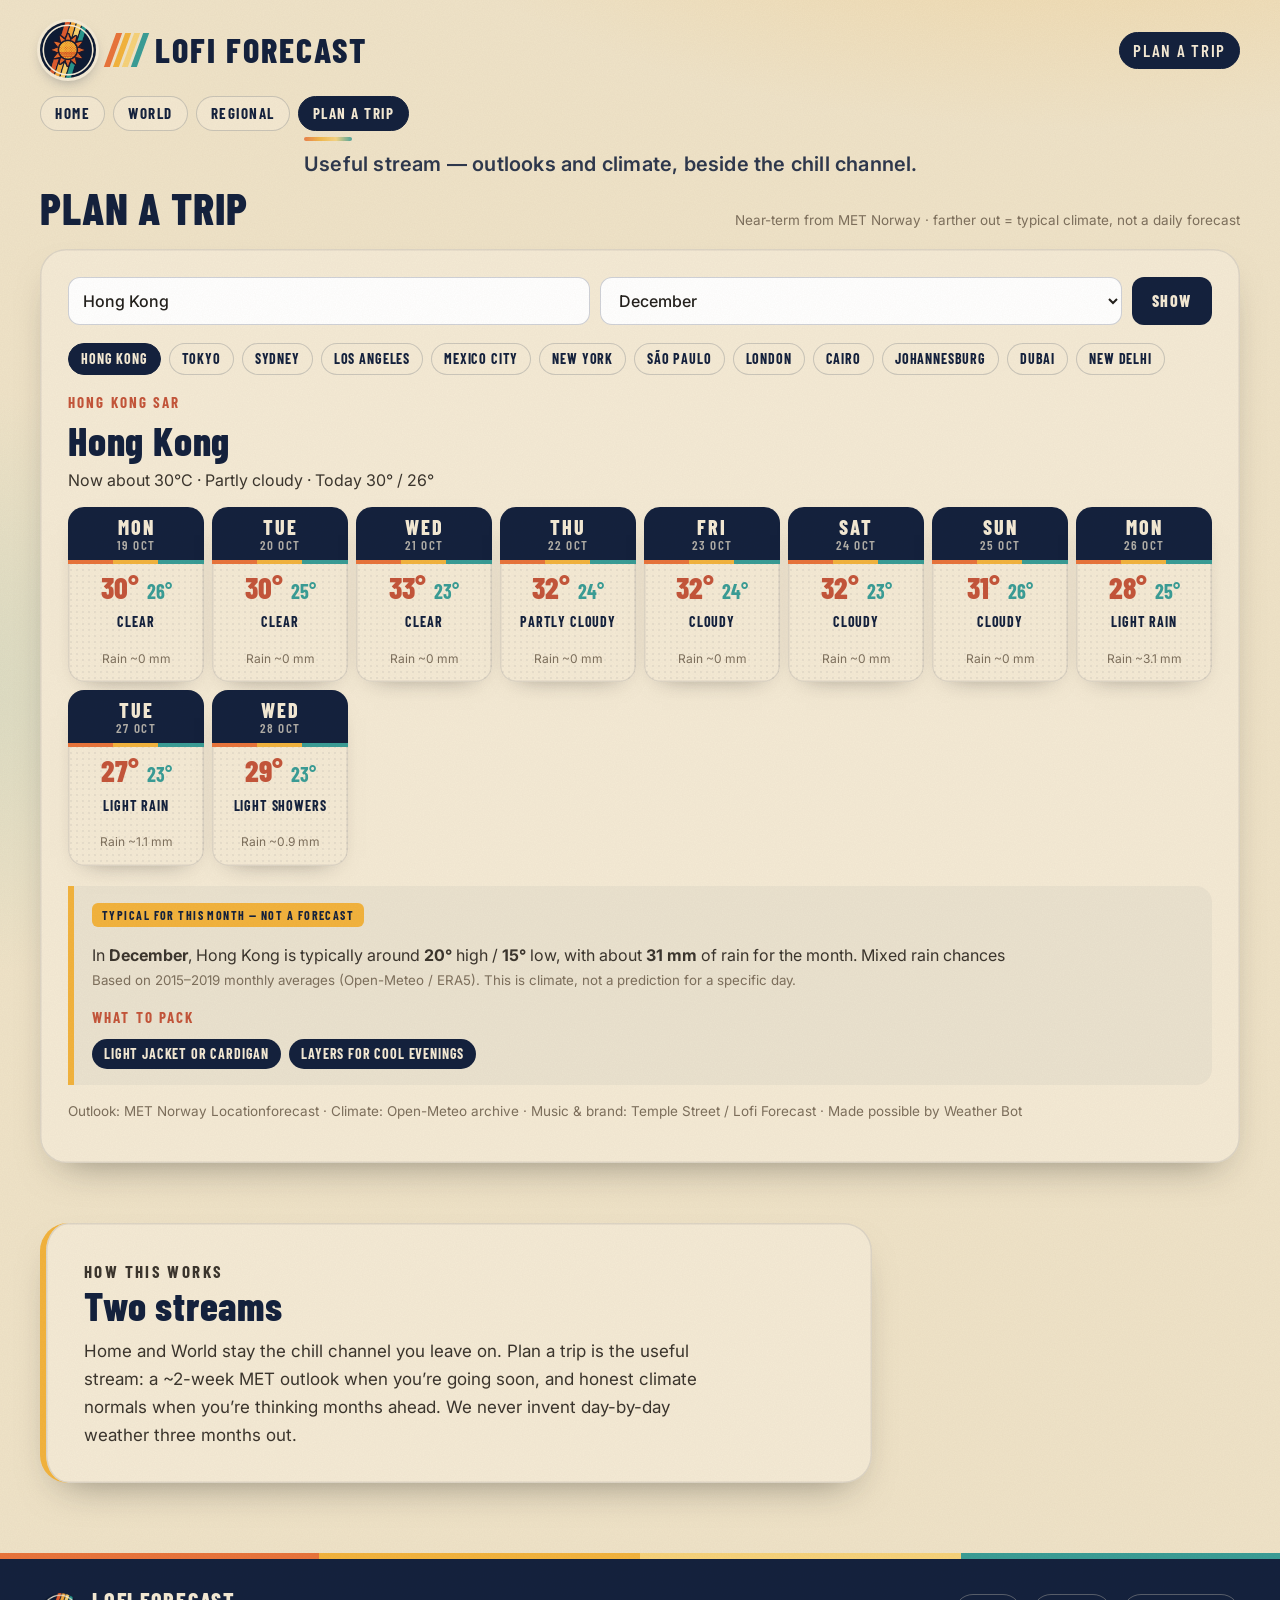
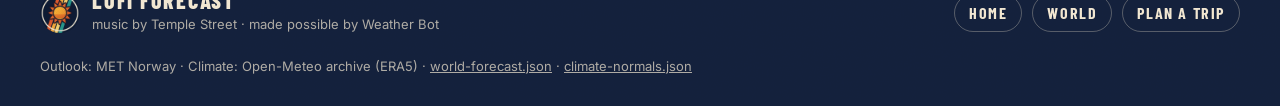
==== plan-trip.html @ 59f20fa2 "Add World Weather page, Plan a trip, and site nav - world.html: looping WW video + 12-city MET grid " ====
<!doctype html>
<html lang="en">
<head>
<meta charset="utf-8">
<meta name="viewport" content="width=device-width, initial-scale=1">
<title>Plan a trip &middot; Lofi Forecast</title>
<meta name="description" content="Useful stream: 7–16 day outlooks and typical monthly climate for travel packing. Not a 3-month daily forecast.">
<link rel="canonical" href="https://lofiforecast.github.io/plan-trip.html">
<meta name="theme-color" content="#14213d">
<meta property="og:title" content="Plan a trip · Lofi Forecast">
<meta property="og:description" content="Near-term outlooks plus typical monthly climate — what to expect and what to pack.">
<meta property="og:url" content="https://lofiforecast.github.io/plan-trip.html">
<link rel="icon" href="assets/sun-logo.png">
<link rel="stylesheet" href="css/style.css?v=20261019world">
</head>
<body>
<header class="site-header wrap">
  <div class="header-row">
    <a class="brand" href="./" aria-label="Lofi Forecast home">
      <img src="assets/sun-logo.png" alt="" width="56" height="56">
      <span class="wordmark"><span class="stripes" aria-hidden="true"><i></i><i></i><i></i><i></i></span>LOFI FORECAST</span>
    </a>
    <div class="header-meta">
      <span class="city">Plan a trip</span>
    </div>
  </div>
</header>
<nav class="site-nav wrap" aria-label="Site">
  <a href="./">Home</a>
  <a href="world.html">World</a>
  <a href="regional.html">Regional</a>
  <a class="is-on" href="plan-trip.html" aria-current="page">Plan a trip</a>
</nav>
<p class="tagline wrap">Useful stream &mdash; outlooks and climate, beside the chill channel.</p>

<main id="top">
<section class="wrap" style="margin-top:8px">
  <div class="section-head">
    <h2>Plan a trip</h2>
    <p>Near-term from MET Norway &middot; farther out = typical climate, not a daily forecast</p>
  </div>
  <div class="plan-panel">
    <form class="plan-search" id="plan-form" autocomplete="off">
      <input type="search" id="city-q" name="q" placeholder="Search a city…" aria-label="City search" list="city-list">
      <datalist id="city-list"></datalist>
      <select id="month" aria-label="Travel month">
        <option value="1">January</option><option value="2">February</option><option value="3">March</option>
        <option value="4">April</option><option value="5">May</option><option value="6">June</option>
        <option value="7">July</option><option value="8">August</option><option value="9">September</option>
        <option value="10">October</option><option value="11">November</option><option value="12">December</option>
      </select>
      <button type="submit">Show</button>
    </form>
    <ul class="suggest" id="suggest" aria-label="Quick picks"></ul>

    <div class="plan-result" id="plan-result">
      <p class="eyebrow" id="res-eyebrow">Outlook</p>
      <h2 id="res-title" style="font-size:40px;color:var(--navy);text-transform:none">—</h2>
      <p id="res-now" style="margin:8px 0 0;font-size:16px;color:#3b352d"></p>
      <ol class="outlook-strip strip" id="outlook" style="grid-template-columns:repeat(8,minmax(0,1fr))"></ol>

      <div class="climate-card" id="climate-card">
        <span class="badge">Typical for this month — not a forecast</span>
        <p id="climate-text" style="margin:8px 0 0;font-size:16px;color:#3b352d;line-height:1.55"></p>
        <p class="eyebrow" style="margin-top:14px">What to pack</p>
        <ul class="pack-list" id="pack-list"></ul>
      </div>
      <p class="note-box" id="plan-src"></p>
    </div>
  </div>
</section>

<section class="about wrap" aria-labelledby="about-h">
  <div class="about-card">
    <p class="eyebrow">How this works</p>
    <h2 id="about-h">Two streams</h2>
    <p>Home and World stay the chill channel you leave on. Plan a trip is the useful stream: a ~2-week MET outlook when you’re going soon, and honest climate normals when you’re thinking months ahead. We never invent day-by-day weather three months out.</p>
  </div>
</section>
</main>

<footer class="site-footer">
  <div class="wrap footer-inner">
    <div class="foot-brand"><img src="assets/sun-logo.png" alt="" width="40" height="40"><div><b>LOFI FORECAST</b><span>music by Temple Street &middot; made possible by Weather Bot</span></div></div>
    <nav class="foot-links" aria-label="Page links">
      <a href="./">Home</a>
      <a href="world.html">World</a>
      <a href="plan-trip.html">Plan a trip</a>
    </nav>
    <p class="credit">Outlook: MET Norway &middot; Climate: Open-Meteo archive (ERA5) &middot; <a href="world-forecast.json">world-forecast.json</a> · <a href="climate-normals.json">climate-normals.json</a></p>
  </div>
</footer>
<script src="js/plan-trip.js?v=20261019"></script>
</body>
</html>
---- css/style.css ----
@font-face{font-family:"Barlow Condensed";src:url(../assets/fonts/BarlowCondensed-SemiBold.ttf) format("truetype");font-weight:600;font-display:swap}
@font-face{font-family:"Barlow Condensed";src:url(../assets/fonts/BarlowCondensed-Bold.ttf) format("truetype");font-weight:700;font-display:swap}
@font-face{font-family:"Barlow Condensed";src:url(../assets/fonts/BarlowCondensed-ExtraBold.ttf) format("truetype");font-weight:800;font-display:swap}
@font-face{font-family:"Inter";src:url(../assets/fonts/Inter-Variable.ttf) format("truetype");font-weight:100 900;font-display:swap}
@font-face{font-family:"DM Mono";src:url(../assets/fonts/DMMono-Regular.ttf) format("truetype");font-weight:400;font-display:swap}
@font-face{font-family:"DM Mono";src:url(../assets/fonts/DMMono-Medium.ttf) format("truetype");font-weight:500;font-display:swap}

:root{
  --navy:#14213d;--navy-2:#1c2c4f;--ink:#23201c;--cream:#f4ead5;--paper:#efe3c8;--paper-2:#e6d6b5;
  --orange:#e8743b;--gold:#f2b33d;--butter:#f6d27a;--teal:#3a9d96;--rust:#c4553a;--muted:#7d6f5c;
  --cond:"Barlow Condensed",Impact,sans-serif;--sans:"Inter",system-ui,sans-serif;--mono:"DM Mono",ui-monospace,monospace;
  --radius:18px;--shadow:0 18px 40px -22px rgba(35,32,28,.55);
}
*{box-sizing:border-box}
html{scroll-behavior:smooth}
body{margin:0;font-family:var(--sans);color:var(--ink);line-height:1.55;
  background:
    radial-gradient(1200px 500px at 85% -10%,rgba(242,179,61,.28),transparent 60%),
    radial-gradient(900px 500px at -10% 40%,rgba(58,157,150,.12),transparent 60%),
    var(--paper);
}
body{position:relative}
body::before{content:"";position:absolute;inset:0;pointer-events:none;z-index:50;opacity:.35;mix-blend-mode:multiply;
  background-image:url("data:image/svg+xml,%3Csvg xmlns='http://www.w3.org/2000/svg' width='160' height='160'%3E%3Cfilter id='n'%3E%3CfeTurbulence type='fractalNoise' baseFrequency='.85' numOctaves='2' stitchTiles='stitch'/%3E%3CfeColorMatrix values='0 0 0 0 .45 0 0 0 0 .38 0 0 0 0 .28 0 0 0 .22 0'/%3E%3C/filter%3E%3Crect width='100%25' height='100%25' filter='url(%23n)'/%3E%3C/svg%3E")}
img{max-width:100%;display:block}
a{color:inherit}
.wrap{width:min(1200px,calc(100% - 40px));margin-inline:auto}
.stripes{display:inline-flex;gap:3px;transform:skewX(-20deg);margin-right:12px}
.stripes i{display:block;width:6px;height:1em}
.stripes i:nth-child(1){background:var(--orange)}.stripes i:nth-child(2){background:var(--gold)}
.stripes i:nth-child(3){background:var(--butter)}.stripes i:nth-child(4){background:var(--teal)}
.eyebrow{font-family:var(--cond);font-weight:700;letter-spacing:.14em;text-transform:uppercase;color:var(--rust);margin:0 0 6px;font-size:15px}
h2{font-family:var(--cond);font-weight:800;letter-spacing:.02em;margin:0;line-height:1;text-transform:uppercase}
code{font-family:var(--mono);font-size:.92em;background:rgba(20,33,61,.08);padding:.05em .35em;border-radius:5px}


/* header */
.site-header{display:flex;align-items:center;justify-content:space-between;gap:20px;padding:22px 0 18px;flex-wrap:wrap}
.brand{display:flex;align-items:center;gap:14px;text-decoration:none}
.brand img{width:56px;height:56px;border-radius:50%;box-shadow:0 0 0 3px var(--cream),0 6px 16px -6px rgba(20,33,61,.6)}
.wordmark{display:flex;align-items:center;font:800 34px/1 var(--cond);letter-spacing:.06em;color:var(--navy)}
.header-meta{display:flex;align-items:center;gap:10px;flex-wrap:wrap;font:600 17px/1 var(--cond);letter-spacing:.1em;text-transform:uppercase}
.header-meta>span{padding:9px 13px;border-radius:999px;background:rgba(244,234,213,.8);border:1.5px solid rgba(20,33,61,.15)}
.header-meta .city{background:var(--navy);color:var(--cream);border-color:var(--navy)}
.header-meta .clock{font-variant-numeric:tabular-nums}
.header-meta .updated{color:var(--rust)}

/* hero */
.hero{display:grid;grid-template-columns:minmax(0,1.55fr) minmax(0,1fr);gap:28px;align-items:stretch;padding-top:6px}
.broadcast{align-self:start}
.tv-card{position:relative;overflow:hidden;border-radius:26px;background:var(--navy);color:var(--cream);padding:28px 28px 20px;
  box-shadow:var(--shadow),inset 0 0 0 1px rgba(255,255,255,.06);min-height:560px;display:flex;flex-direction:column;isolation:isolate}
.tv-bg{position:absolute;inset:0;z-index:-1;
  background:linear-gradient(180deg,rgba(20,33,61,.55) 0%,rgba(20,33,61,.15) 35%,rgba(20,33,61,.55) 62%,rgba(15,24,45,.96) 100%),
    url(../assets/bg-harbour.jpg) center 40%/cover no-repeat;
  filter:sepia(.35) saturate(.75) contrast(.92) brightness(.92)}
.tv-bg::after{content:"";position:absolute;inset:0;background:repeating-linear-gradient(0deg,rgba(0,0,0,.14) 0 1px,transparent 1px 3px);mix-blend-mode:multiply}
.tv-card::after{content:"";position:absolute;inset:0;z-index:-1;pointer-events:none;box-shadow:inset 0 0 120px 30px rgba(10,16,30,.55)}
.tv-top{display:flex;justify-content:space-between;align-items:flex-start;gap:12px}
.tv-badge{display:inline-flex;align-items:center;background:var(--cream);color:var(--navy);font:800 40px/1 var(--cond);letter-spacing:.04em;padding:10px 20px 10px 16px;border-radius:12px}
.tv-badge .stripes i{height:38px;width:9px}
.tv-upd{background:var(--navy);color:var(--cream);font:700 17px/1 var(--cond);letter-spacing:.1em;padding:10px 14px;border-radius:9px;box-shadow:0 0 0 1px rgba(244,234,213,.18)}
.tv-sub{margin-top:14px;font:700 24px/1 var(--cond);letter-spacing:.12em;text-shadow:0 2px 10px rgba(0,0,0,.5)}
.tv-warn{margin-top:auto;display:flex;flex-wrap:wrap;gap:8px;padding-top:24px}
.chip{display:inline-flex;align-items:center;gap:6px;font:700 15px/1 var(--cond);letter-spacing:.08em;text-transform:uppercase;padding:9px 13px;border-radius:999px}
.chip-ok{background:var(--teal);color:#fff}
.chip-warn{background:var(--orange);color:var(--navy)}
.chip-muted{background:rgba(244,234,213,.18);color:var(--cream);border:1px solid rgba(244,234,213,.3);backdrop-filter:blur(4px)}
.tv-panel{position:relative;margin-top:16px;padding-top:26px}
.tv-rule{position:absolute;top:10px;left:14px;display:grid;gap:3px;width:130px}
.tv-rule i{height:3px;border-radius:2px}.tv-rule i:nth-child(1){background:var(--orange)}.tv-rule i:nth-child(2){background:var(--gold)}.tv-rule i:nth-child(3){background:var(--teal)}
.tv-cond{position:absolute;top:0;left:160px;background:var(--gold);color:var(--navy);font:800 22px/1 var(--cond);letter-spacing:.1em;padding:10px 22px;border-radius:9px 9px 0 0;z-index:1}
.tv-main{display:flex;align-items:center;gap:22px;background:rgba(14,22,42,.92);border-radius:16px;padding:18px 24px;box-shadow:inset 0 0 0 1px rgba(244,234,213,.08)}
.tv-icon .wx-icon{width:104px;height:104px;filter:drop-shadow(0 4px 10px rgba(0,0,0,.35))}
.tv-temp{font:800 118px/.85 var(--cond);letter-spacing:-.02em;padding-right:22px;border-right:2px solid rgba(244,234,213,.25)}
.tv-temp sup{font-size:.5em;vertical-align:top;position:relative;top:.05em}
.tv-stats{display:grid;grid-template-columns:repeat(3,auto);gap:12px 26px;margin:0}
.tv-stats div{min-width:0}
.tv-stats dt{font:700 15px/1 var(--cond);letter-spacing:.12em;text-transform:uppercase;color:rgba(244,234,213,.7)}
.tv-stats dt.hi{color:var(--gold)}.tv-stats dt.lo{color:#8fd0c9}
.tv-stats dd{margin:5px 0 0}
.tv-stats dd b{font:800 34px/1 var(--cond)}
.tv-stats dd small{display:block;font:500 12px/1.2 var(--sans);color:rgba(244,234,213,.6);margin-top:3px}
.tv-ticker{margin-top:16px;display:flex;align-items:stretch;background:var(--cream);color:var(--navy);border-radius:10px;overflow:hidden}
.tk-label{background:var(--orange);color:var(--cream);font:800 18px/1 var(--cond);letter-spacing:.1em;padding:12px 16px;display:flex;align-items:center}
.tk-track{overflow:hidden;flex:1;display:flex;align-items:center;mask-image:linear-gradient(90deg,transparent,#000 4%,#000 94%,transparent)}
.tk-track p{margin:0;white-space:nowrap;font:700 18px/1 var(--cond);letter-spacing:.04em;padding-left:100%;animation:tick 60s linear infinite}
@keyframes tick{to{transform:translateX(-100%)}}
.tv-src{margin:12px 0 0;font-size:12.5px;color:rgba(244,234,213,.62);text-align:center}

.broadcast{display:flex;flex-direction:column;gap:16px}
.crt{margin:0;background:linear-gradient(160deg,#6b5741,#3f3226);padding:16px 16px 14px;border-radius:26px;box-shadow:var(--shadow),inset 0 2px 0 rgba(255,255,255,.15)}
.crt-screen{position:relative;border-radius:18px/22px;overflow:hidden;background:#000;box-shadow:inset 0 0 0 3px #231b13}
.crt-screen img{width:100%;height:auto;filter:sepia(.18) saturate(.9) contrast(.95)}
.crt-screen::after{content:"";position:absolute;inset:0;background:repeating-linear-gradient(0deg,rgba(0,0,0,.18) 0 1px,transparent 1px 3px),radial-gradient(ellipse at center,transparent 55%,rgba(0,0,0,.45));pointer-events:none}
.crt figcaption{color:var(--cream);font:600 15px/1.35 var(--cond);letter-spacing:.06em;text-transform:uppercase;margin-top:12px;padding:0 4px}
.crt figcaption small{font:400 12.5px/1.4 var(--sans);letter-spacing:0;text-transform:none;opacity:.75}
.rec{color:#ff6b4a}
.tc-note{margin:0;font-size:13.5px;line-height:1.5;background:rgba(244,234,213,.7);border:1.5px dashed rgba(20,33,61,.25);border-radius:14px;padding:12px 14px;color:#3b352d}

/* now playing */
.now-playing{margin-top:56px;display:grid;grid-template-columns:minmax(0,.9fr) minmax(0,1.4fr);gap:32px;align-items:start;
  background:linear-gradient(135deg,rgba(20,33,61,.97),rgba(34,28,58,.97));color:var(--cream);border-radius:28px;padding:36px;box-shadow:var(--shadow);position:relative;overflow:hidden}
.now-playing::before{content:"";position:absolute;right:-80px;top:-120px;width:420px;height:420px;background:repeating-linear-gradient(115deg,var(--mood) 0 26px,transparent 26px 40px);opacity:.14;border-radius:50%}
.now-playing .eyebrow{color:var(--mood)}
.np-head h2{font-size:64px;color:var(--cream)}
.np-blurb{font-size:18px;margin:14px 0 10px;color:rgba(244,234,213,.92)}
.np-why{font-size:13.5px;color:rgba(244,234,213,.6);margin:0}
.np-player{position:relative;min-width:0}
.embed{position:relative;height:352px;border-radius:14px;overflow:hidden;background:#1d1a2e}
.embed iframe{position:absolute;inset:0;border:0;opacity:0;transition:opacity .4s}
.embed.is-live iframe{opacity:1}
.embed.is-live .embed-fallback{visibility:hidden}
.embed-fallback{position:absolute;inset:0;display:flex;gap:24px;align-items:center;padding:26px;text-decoration:none;color:var(--cream);
  background:linear-gradient(120deg,color-mix(in srgb,var(--mood) 45%,#1b1830),#1b1830 70%)}
.embed-fallback img{width:200px;height:200px;border-radius:10px;box-shadow:0 14px 30px -12px rgba(0,0,0,.7);flex:none}
.fb-text{display:flex;flex-direction:column;gap:6px;min-width:0}
.fb-eyebrow{font:700 13px/1 var(--cond);letter-spacing:.16em;text-transform:uppercase;opacity:.75}
.fb-title{font:800 44px/1 var(--cond);text-transform:uppercase}
.fb-artist{font-size:14px;opacity:.8}
.fb-cta{margin-top:12px;align-self:flex-start;background:#1ed760;color:#10151f;font:800 16px/1 var(--cond);letter-spacing:.08em;text-transform:uppercase;padding:12px 18px;border-radius:999px}
.fb-note{font-size:12px;opacity:.6;margin-top:8px}
.mood-list{list-style:none;padding:0;margin:18px 0 0;display:grid;grid-template-columns:repeat(8,minmax(0,1fr));gap:10px}
.mood{display:flex;flex-direction:column;align-items:center;gap:6px;text-decoration:none;font:700 12px/1.1 var(--cond);letter-spacing:.06em;text-transform:uppercase;text-align:center;color:rgba(244,234,213,.72);padding:6px 2px;border-radius:10px;transition:background .2s}
.mood img{width:56px;height:56px;border-radius:8px;opacity:.8}
.mood:hover{background:rgba(244,234,213,.08)}
.mood.is-on{color:var(--cream);background:rgba(244,234,213,.12)}
.mood.is-on img{opacity:1;box-shadow:0 0 0 2px var(--mood)}

.radio-card{display:flex;align-items:center;gap:14px;margin:20px 0 16px;padding:12px;border-radius:14px;text-decoration:none;background:rgba(244,234,213,.07);border:1px solid rgba(244,234,213,.14);max-width:380px}
.radio-card:hover{background:rgba(244,234,213,.12)}
.radio-card img{width:64px;height:64px;border-radius:8px;flex:none}
.radio-card b{display:block;font:800 20px/1.1 var(--cond);letter-spacing:.06em;text-transform:uppercase}
.radio-card small{font-size:13px;opacity:.7}

/* 9 day */
.nine-day{margin-top:60px}
.section-head{display:flex;align-items:baseline;justify-content:space-between;gap:16px;flex-wrap:wrap;margin-bottom:18px}
.section-head h2{font-size:44px;color:var(--navy)}
.section-head p{margin:0;font-size:13.5px;color:var(--muted)}
.strip{list-style:none;padding:0;margin:0;display:grid;grid-template-columns:repeat(9,minmax(0,1fr));gap:10px}
.day{background:var(--cream);border-radius:16px;padding:0 0 14px;text-align:center;box-shadow:0 10px 24px -18px rgba(35,32,28,.6),inset 0 0 0 1.5px rgba(20,33,61,.1);overflow:hidden;
  background-image:radial-gradient(rgba(20,33,61,.06) 1px,transparent 1.2px);background-size:6px 6px}
.day-head{background:var(--navy);color:var(--cream);padding:10px 4px 8px;display:flex;flex-direction:column;gap:2px;border-bottom:4px solid;border-image:linear-gradient(90deg,var(--orange) 0 33%,var(--gold) 33% 66%,var(--teal) 66%) 1}
.dow{font:800 20px/1 var(--cond);letter-spacing:.1em}
.dnum{font:600 13px/1 var(--cond);letter-spacing:.1em;opacity:.7}
.day .wx-icon{width:64px;height:64px;margin:12px auto 4px}
.day-temps{display:flex;justify-content:center;align-items:baseline;gap:8px;font-family:var(--cond)}
.day-temps b{font-size:30px;font-weight:800;color:var(--rust)}
.day-temps span{font-size:20px;font-weight:700;color:var(--teal)}
.day-cond{font:700 14px/1.15 var(--cond);letter-spacing:.06em;text-transform:uppercase;color:var(--navy);margin-top:4px;padding:0 6px;min-height:2.3em}
.day-psr,.day-rh{font-size:12px;color:var(--muted);margin-top:3px}

/* bots */
.for-bots{margin-top:60px}
.bots-card{display:grid;grid-template-columns:minmax(0,1fr) minmax(0,1.1fr);gap:30px;align-items:center;background:var(--cream);border-radius:28px;padding:34px;border:2px dashed rgba(20,33,61,.22)}
.bots-intro h2{font-size:44px;color:var(--navy);margin-bottom:10px}
.bots-intro p{margin:0 0 12px}
.bots-intro a{color:var(--rust);font-weight:600}
.bot-note{font-family:var(--mono);font-size:14px;background:rgba(58,157,150,.12);border-left:4px solid var(--teal);padding:10px 12px;border-radius:0 10px 10px 0}
.terminal{background:#191d2b;color:#e9dfc6;border-radius:16px;overflow:hidden;box-shadow:var(--shadow)}
.term-bar{display:flex;align-items:center;gap:7px;background:#262b3d;padding:10px 12px;font:500 12px/1 var(--mono);color:#9aa0b6}
.term-bar i{width:11px;height:11px;border-radius:50%;background:var(--orange)}.term-bar i:nth-child(2){background:var(--gold)}.term-bar i:nth-child(3){background:var(--teal)}
.term-bar span{margin-left:8px;flex:1}
.term-bar button{font:500 12px/1 var(--mono);background:transparent;color:var(--butter);border:1px solid rgba(246,210,122,.4);border-radius:6px;padding:5px 9px;cursor:pointer}
.terminal pre{margin:0;padding:18px;font:400 14px/1.7 var(--mono);white-space:pre-wrap;word-break:break-word}
.term-foot{padding:10px 18px 14px;font:400 12px/1.4 var(--mono);color:#8c93a8;border-top:1px solid rgba(255,255,255,.06)}
.term-foot a{color:var(--gold)}

/* tagline */
.tagline{margin:0 auto 8px;font:600 20px/1.35 var(--sans);color:var(--navy);letter-spacing:.01em;opacity:.88;max-width:42rem}
.tagline::before{content:"";display:block;width:48px;height:4px;border-radius:2px;margin-bottom:10px;
  background:linear-gradient(90deg,var(--orange),var(--gold),var(--butter),var(--teal))}

/* about */
.about{margin-top:60px}
.about-card{background:var(--cream);border-radius:28px;padding:34px 38px;box-shadow:var(--shadow),inset 0 0 0 1.5px rgba(20,33,61,.1);
  border-left:6px solid var(--gold);max-width:52rem}
.about-card h2{font-size:40px;color:var(--navy);margin:0 0 12px;text-transform:none;letter-spacing:.02em}
.about-card p{margin:0;font-size:17px;line-height:1.65;color:#3b352d;max-width:40rem}

/* footer */
.site-footer{margin-top:70px;background:var(--navy);color:var(--cream);border-top:6px solid;border-image:linear-gradient(90deg,var(--orange) 0 25%,var(--gold) 25% 50%,var(--butter) 50% 75%,var(--teal) 75%) 1}
.footer-inner{display:flex;align-items:center;justify-content:space-between;gap:20px 30px;flex-wrap:wrap;padding:30px 0}
.foot-brand{display:flex;align-items:center;gap:12px}
.foot-brand img{border-radius:50%}
.foot-brand b{display:block;font:800 22px/1 var(--cond);letter-spacing:.08em}
.foot-brand span{font-size:13px;opacity:.7}
.foot-links{display:flex;gap:10px;flex-wrap:wrap}
.foot-links a{text-decoration:none;font:700 16px/1 var(--cond);letter-spacing:.1em;text-transform:uppercase;padding:10px 14px;border-radius:999px;border:1.5px solid rgba(244,234,213,.3)}
.foot-links a:hover{background:var(--cream);color:var(--navy)}
.credit{width:100%;margin:0;font-size:13px;opacity:.7}

/* responsive */
@media (max-width:1100px){
  .hero{grid-template-columns:1fr}
  .broadcast{display:grid;grid-template-columns:minmax(0,340px) 1fr;align-items:start}
  .now-playing{grid-template-columns:1fr}
  .strip{grid-template-columns:repeat(5,minmax(0,1fr))}
  .bots-card{grid-template-columns:1fr}
}
@media (max-width:700px){
  .wrap{width:calc(100% - 28px)}
  .site-header{padding:16px 0 14px;gap:14px}
  .wordmark{font-size:28px}
  .brand img{width:46px;height:46px}
  .header-meta{font-size:14px;gap:6px}
  .header-meta>span{padding:7px 10px}
  .tv-card{padding:18px 16px 14px;min-height:0;border-radius:20px}
  .tv-bg{background-position:center top}
  .tv-badge{font-size:28px;padding:8px 14px 8px 12px}
  .tv-badge .stripes i{height:26px;width:6px}
  .tv-upd{font-size:13px;padding:8px 10px}
  .tv-sub{font-size:18px}
  .tv-warn{padding-top:130px}
  .chip{font-size:13px;padding:8px 11px}
  .tv-cond{left:auto;right:12px;font-size:18px;padding:8px 16px}
  .tv-main{flex-wrap:wrap;gap:12px 16px;padding:16px}
  .tv-icon .wx-icon{width:78px;height:78px}
  .tv-temp{font-size:92px;border-right:0;padding-right:0}
  .tv-stats{grid-template-columns:repeat(3,minmax(0,1fr));width:100%;border-top:1.5px solid rgba(244,234,213,.2);padding-top:12px;gap:12px 10px}
  .tv-stats dd b{font-size:28px}
  .tk-label{font-size:15px;padding:10px 12px}
  .tk-track p{font-size:16px}
  .broadcast{grid-template-columns:1fr}
  .now-playing{margin-top:36px;padding:22px 16px;border-radius:22px;gap:20px}
  .np-head h2{font-size:48px}
  .embed{height:352px}
  .embed-fallback{flex-direction:column;align-items:flex-start;gap:14px;padding:18px}
  .embed-fallback img{width:120px;height:120px}
  .fb-title{font-size:34px}
  .mood-list{grid-template-columns:repeat(4,minmax(0,1fr))}
  .nine-day{margin-top:40px}
  .section-head h2,.bots-intro h2{font-size:36px}
  .strip{grid-template-columns:repeat(3,minmax(0,1fr));gap:8px}
  .dow{font-size:17px}
  .day .wx-icon{width:52px;height:52px}
  .day-temps b{font-size:24px}.day-temps span{font-size:17px}
  .day-cond{font-size:12.5px}
  .tagline{font-size:17px;margin-bottom:4px}
  .about{margin-top:40px}
  .about-card{padding:22px 18px;border-radius:22px}
  .about-card h2{font-size:32px}
  .about-card p{font-size:15.5px}
  .for-bots{margin-top:40px}
  .bots-card{padding:22px 16px;border-radius:22px}
  .terminal pre{font-size:12.5px;padding:14px}
  .footer-inner{padding:24px 0}
}
@media (prefers-reduced-motion:reduce){.tk-track p{animation:none;padding-left:0;white-space:normal}}

/* ---- production additions ---- */
.alert-bar{background:#b3261e;color:#fff;text-align:center;font:700 16px/1.35 var(--cond);letter-spacing:.06em;text-transform:uppercase;padding:10px 14px}
.alert-bar a{color:#fff}
.tv-stats dd b{white-space:nowrap}
.tv-stats dd b .unit{font-size:.5em;font-weight:700;margin-left:2px;letter-spacing:.04em}
.tv-stats dd b{white-space:nowrap}
.tv-temp sup{font-size:.36em}
.side{display:flex;flex-direction:column;gap:16px;align-self:start}
.side-card{background:var(--cream);border-radius:22px;padding:20px 22px;box-shadow:0 10px 24px -18px rgba(35,32,28,.6),inset 0 0 0 1.5px rgba(20,33,61,.1)}
.side-card .eyebrow{margin-bottom:10px}
.fc-text{margin:0 0 10px;font-size:15px;color:var(--ink)}
.fc-sub{margin:0 0 8px;font-size:14px;color:#3b352d}
.fc-sub.tc{background:rgba(232,116,59,.12);border-left:4px solid var(--orange);padding:8px 10px;border-radius:0 10px 10px 0}
.side-foot{margin:10px 0 0;font-size:12.5px;color:var(--muted)}
.calm{margin:0;display:flex;align-items:center;gap:10px;font:700 19px/1.2 var(--cond);letter-spacing:.06em;text-transform:uppercase;color:var(--teal)}
.calm::before{content:"";width:12px;height:12px;border-radius:50%;background:var(--teal);box-shadow:0 0 0 4px rgba(58,157,150,.2);flex:none}
.warn-list{list-style:none;margin:0;padding:0;display:grid;gap:10px}
.wl{border-radius:12px;padding:10px 12px;background:rgba(232,116,59,.14);border-left:6px solid var(--orange)}
.wl b{display:block;font:800 19px/1.15 var(--cond);letter-spacing:.05em;text-transform:uppercase;color:var(--navy)}
.wl small{font-size:12.5px;color:var(--muted)}
.wl p{margin:6px 0 0;font-size:13.5px;line-height:1.45;color:#3b352d;max-height:9.5em;overflow:auto}
.wl.sev-amber{border-color:#f0a020;background:rgba(240,160,32,.16)}
.wl.sev-red{border-color:#d42a1f;background:rgba(212,42,31,.12)}
.wl.sev-black{border-color:#111;background:rgba(17,17,17,.1)}
.wl.sev-tc-low,.wl.sev-tc-mid{border-color:var(--navy);background:rgba(20,33,61,.08)}
.wl.sev-tc-high{border-color:#d42a1f;background:rgba(212,42,31,.12)}
.wl.sev-hot{border-color:var(--rust);background:rgba(196,85,58,.13)}
.wl.sev-cold{border-color:#4f7fb8;background:rgba(79,127,184,.13)}
.chip-warn.sev-amber{background:#f0a020;color:var(--navy)}
.chip-warn.sev-red,.chip-warn.sev-tc-high{background:#d42a1f;color:#fff}
.chip-warn.sev-black{background:#111;color:#fff;box-shadow:0 0 0 1.5px rgba(244,234,213,.5)}
.chip-warn.sev-tc-low,.chip-warn.sev-tc-mid{background:var(--cream);color:var(--navy)}
.chip-warn.sev-hot{background:var(--rust);color:#fff}
.chip-warn.sev-cold{background:#4f7fb8;color:#fff}
.chip-live{background:var(--butter);color:var(--navy)}
.follow{margin-top:60px}
.follow h2{font-size:44px;color:var(--navy);margin-bottom:18px}
.follow-links{display:grid;grid-template-columns:repeat(4,minmax(0,1fr));gap:12px}
.follow-links a{display:flex;flex-direction:column;gap:4px;text-decoration:none;background:var(--navy);color:var(--cream);border-radius:16px;padding:18px 20px;box-shadow:var(--shadow);border-bottom:5px solid var(--gold);transition:transform .15s}
.follow-links a:nth-child(2){border-color:var(--orange)}.follow-links a:nth-child(3){border-color:var(--rust)}.follow-links a:nth-child(4){border-color:var(--teal)}
.follow-links a:hover{transform:translateY(-2px)}
.follow-links b{font:800 26px/1 var(--cond);letter-spacing:.08em;text-transform:uppercase}
.follow-links span{font-size:14px;opacity:.75}
.credit a{color:inherit}
@media (max-width:1100px){
  .side{display:grid;grid-template-columns:1fr 1fr}
}
@media (max-width:700px){
  .tv-warn{padding-top:110px}
  .side{grid-template-columns:1fr}
  .follow{margin-top:40px}
  .follow h2{font-size:36px}
  .follow-links{grid-template-columns:1fr 1fr}
  .follow-links b{font-size:22px}
  .tv-stats dd small{font-size:11px}
}

/* ---- site nav + world / plan-trip ---- */
.site-nav{display:flex;flex-wrap:wrap;gap:8px;align-items:center;margin:0 auto 6px}
.site-nav a{text-decoration:none;font:700 15px/1 var(--cond);letter-spacing:.1em;text-transform:uppercase;
  padding:9px 14px;border-radius:999px;border:1.5px solid rgba(20,33,61,.18);background:rgba(244,234,213,.75);color:var(--navy)}
.site-nav a:hover{background:var(--cream);border-color:var(--navy)}
.site-nav a.is-on{background:var(--navy);color:var(--cream);border-color:var(--navy)}
.site-nav a.is-soon{opacity:.55;cursor:default}
.site-nav a.is-soon:hover{background:rgba(244,234,213,.75);border-color:rgba(20,33,61,.18)}
.header-row{display:flex;align-items:center;justify-content:space-between;gap:16px;flex-wrap:wrap;width:100%}

.world-hero{margin-top:10px}
.world-blurb{max-width:40rem;margin:0 0 18px;font-size:16px;color:#3b352d;line-height:1.55}
.world-blurb a{color:var(--rust);font-weight:600}
.video-panel{background:var(--navy);border-radius:26px;padding:18px;box-shadow:var(--shadow);overflow:hidden}
.video-panel video{width:100%;height:auto;display:block;border-radius:14px;background:#000;aspect-ratio:16/9}
.video-meta{display:flex;flex-wrap:wrap;gap:10px 18px;align-items:center;justify-content:space-between;margin-top:12px;color:var(--cream)}
.video-meta .eyebrow{color:var(--gold);margin:0}
.video-meta a{color:var(--butter);font:700 15px/1 var(--cond);letter-spacing:.08em;text-transform:uppercase;text-decoration:none}
.video-meta a:hover{text-decoration:underline}

.city-grid{list-style:none;padding:0;margin:0;display:grid;grid-template-columns:repeat(4,minmax(0,1fr));gap:12px}
.city-card{background:var(--cream);border-radius:18px;padding:0 0 14px;overflow:hidden;
  box-shadow:0 10px 24px -18px rgba(35,32,28,.6),inset 0 0 0 1.5px rgba(20,33,61,.1);
  background-image:radial-gradient(rgba(20,33,61,.06) 1px,transparent 1.2px);background-size:6px 6px}
.city-card .cc-head{background:var(--navy);color:var(--cream);padding:12px 14px 10px;
  border-bottom:4px solid;border-image:linear-gradient(90deg,var(--orange) 0 33%,var(--gold) 33% 66%,var(--teal) 66%) 1}
.city-card .cc-name{font:800 22px/1 var(--cond);letter-spacing:.06em;text-transform:uppercase;margin:0}
.city-card .cc-country{font:600 12px/1.2 var(--cond);letter-spacing:.1em;text-transform:uppercase;opacity:.7;margin-top:4px}
.city-card .cc-body{padding:12px 14px 0;display:flex;align-items:baseline;justify-content:space-between;gap:10px}
.city-card .cc-temp{font:800 42px/.9 var(--cond);color:var(--navy)}
.city-card .cc-temp sup{font-size:.45em}
.city-card .cc-hl{font:700 16px/1.2 var(--cond);color:var(--muted);text-align:right}
.city-card .cc-hl b{color:var(--rust)}.city-card .cc-hl span{color:var(--teal)}
.city-card .cc-cond{padding:6px 14px 0;font:700 14px/1.2 var(--cond);letter-spacing:.06em;text-transform:uppercase;color:var(--navy);min-height:2.2em}

.plan-panel{background:var(--cream);border-radius:26px;padding:28px;box-shadow:var(--shadow),inset 0 0 0 1.5px rgba(20,33,61,.1);margin-top:10px}
.plan-search{display:flex;flex-wrap:wrap;gap:10px;align-items:stretch;margin-bottom:18px}
.plan-search input[type=search],.plan-search select{
  font:500 16px/1.3 var(--sans);padding:12px 14px;border-radius:12px;border:1.5px solid rgba(20,33,61,.2);
  background:#fff;color:var(--ink);min-width:0;flex:1}
.plan-search button{font:800 16px/1 var(--cond);letter-spacing:.1em;text-transform:uppercase;padding:12px 20px;
  border-radius:12px;border:0;background:var(--navy);color:var(--cream);cursor:pointer}
.plan-search button:hover{background:var(--navy-2)}
.suggest{list-style:none;margin:0 0 16px;padding:0;display:flex;flex-wrap:wrap;gap:8px}
.suggest button{font:700 14px/1 var(--cond);letter-spacing:.06em;text-transform:uppercase;padding:8px 12px;
  border-radius:999px;border:1.5px solid rgba(20,33,61,.18);background:rgba(244,234,213,.9);cursor:pointer;color:var(--navy)}
.suggest button:hover,.suggest button.is-on{background:var(--navy);color:var(--cream);border-color:var(--navy)}
.plan-result{display:none}
.plan-result.is-on{display:block}
.climate-card{margin-top:20px;background:rgba(20,33,61,.04);border-left:6px solid var(--gold);border-radius:0 16px 16px 0;padding:16px 18px}
.climate-card .badge{display:inline-block;font:700 12px/1 var(--cond);letter-spacing:.12em;text-transform:uppercase;
  background:var(--gold);color:var(--navy);padding:6px 10px;border-radius:6px;margin-bottom:8px}
.pack-list{margin:10px 0 0;padding:0;list-style:none;display:flex;flex-wrap:wrap;gap:8px}
.pack-list li{font:700 14px/1 var(--cond);letter-spacing:.06em;text-transform:uppercase;padding:8px 12px;
  border-radius:999px;background:var(--navy);color:var(--cream)}
.outlook-strip{list-style:none;padding:0;margin:14px 0 0;display:grid;grid-template-columns:repeat(8,minmax(0,1fr));gap:8px}
.outlook-strip .day{min-width:0}
.note-box{margin-top:16px;font-size:13.5px;color:var(--muted);line-height:1.5}

@media (max-width:1100px){
  .city-grid{grid-template-columns:repeat(3,minmax(0,1fr))}
  .outlook-strip{grid-template-columns:repeat(5,minmax(0,1fr))}
}
@media (max-width:700px){
  .site-nav{gap:6px}
  .site-nav a{font-size:13px;padding:7px 10px}
  .city-grid{grid-template-columns:repeat(2,minmax(0,1fr))}
  .outlook-strip{grid-template-columns:repeat(3,minmax(0,1fr))}
  .plan-panel{padding:18px 14px;border-radius:20px}
  .video-panel{padding:12px;border-radius:20px}
}
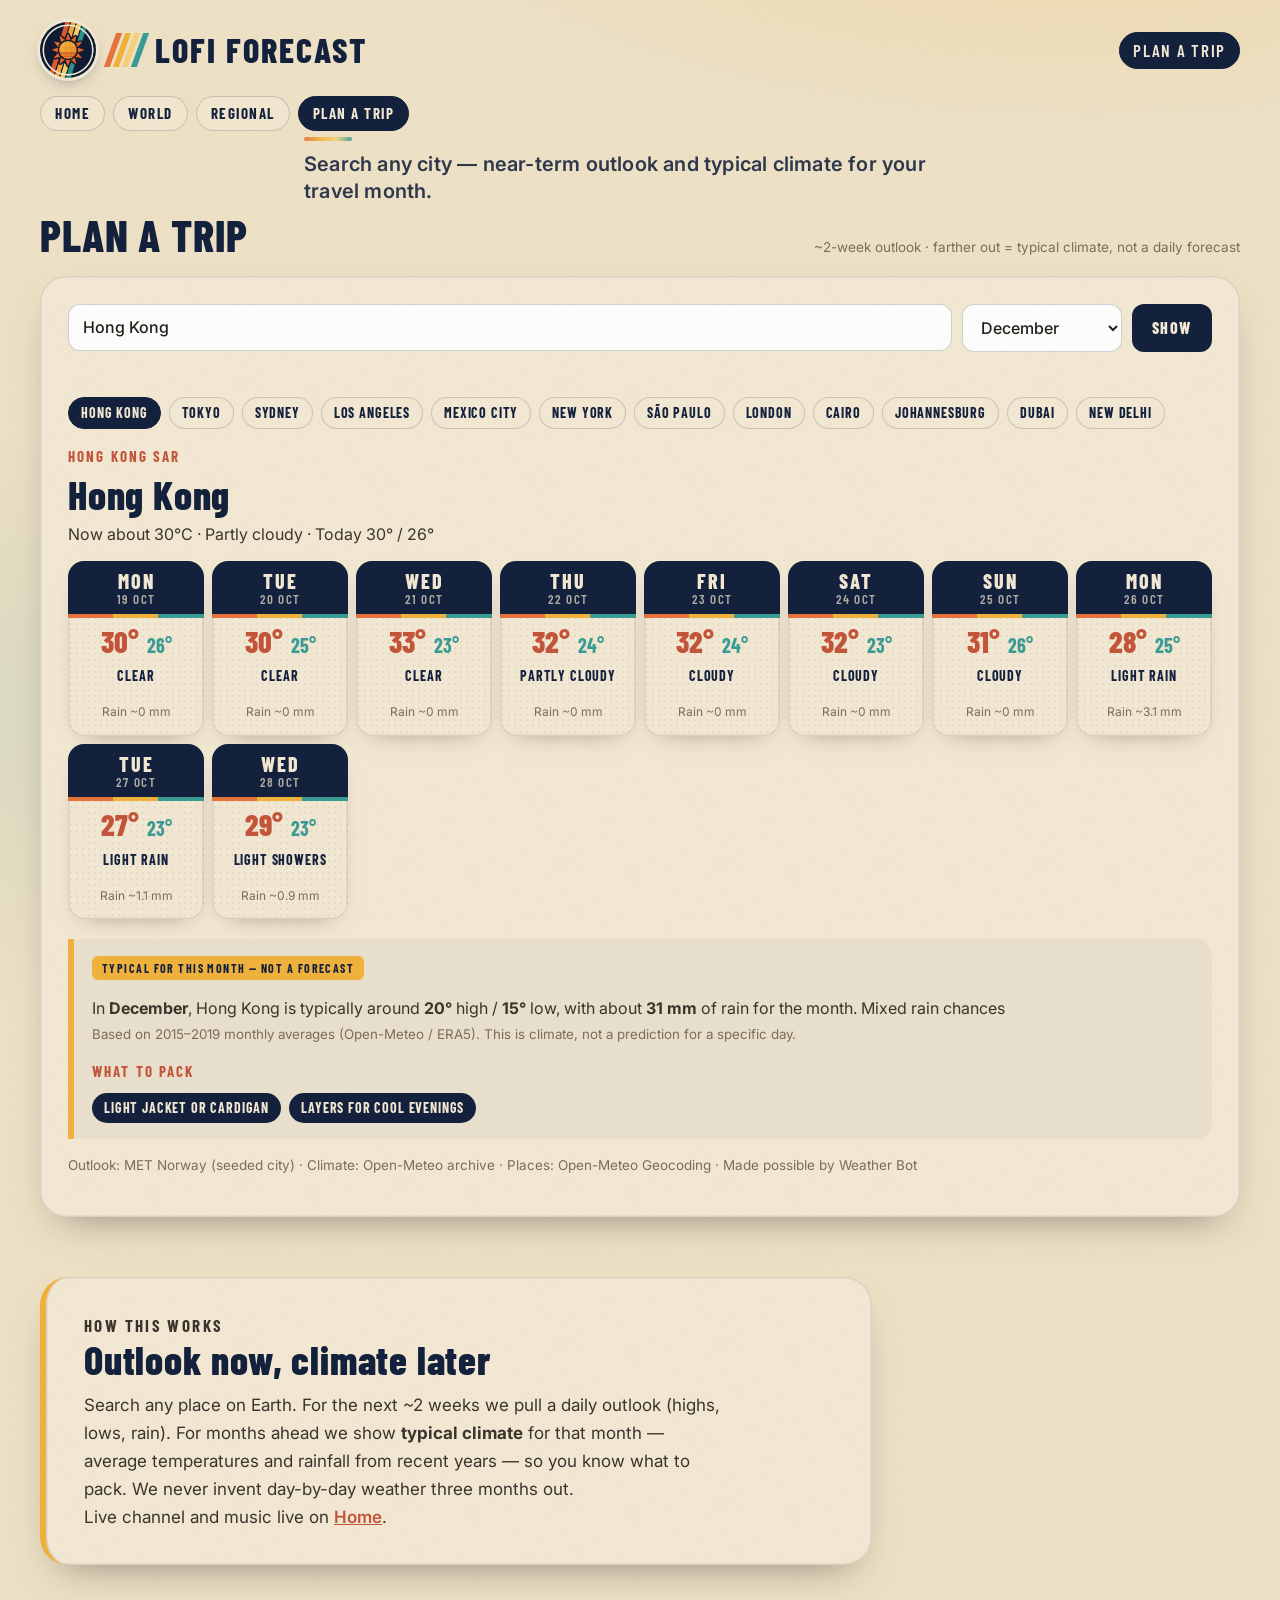
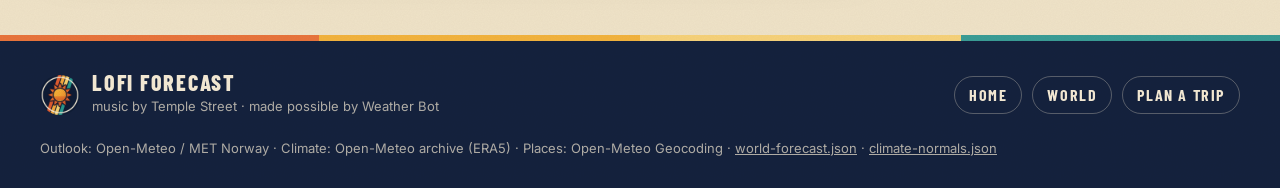
==== commit 4559f2f9: "Plan a trip: weather-first copy and any-city geocoding Rewrite Plan a trip around outlook + climate " ====
--- a/plan-trip.html
+++ b/plan-trip.html
@@ -3,15 +3,15 @@
 <head>
 <meta charset="utf-8">
 <meta name="viewport" content="width=device-width, initial-scale=1">
-<title>Plan a trip &middot; Lofi Forecast</title>
-<meta name="description" content="Useful stream: 7–16 day outlooks and typical monthly climate for travel packing. Not a 3-month daily forecast.">
+<title>Plan a trip &middot; Weather outlook &amp; climate &middot; Lofi Forecast</title>
+<meta name="description" content="Search any city for a near-term weather outlook and typical climate for your travel month — highs, lows, rain, and what to pack.">
 <link rel="canonical" href="https://lofiforecast.github.io/plan-trip.html">
 <meta name="theme-color" content="#14213d">
-<meta property="og:title" content="Plan a trip · Lofi Forecast">
-<meta property="og:description" content="Near-term outlooks plus typical monthly climate — what to expect and what to pack.">
+<meta property="og:title" content="Plan a trip · Weather outlook & climate · Lofi Forecast">
+<meta property="og:description" content="Search any city — near-term outlook plus typical monthly climate for travel. What to expect and what to pack.">
 <meta property="og:url" content="https://lofiforecast.github.io/plan-trip.html">
 <link rel="icon" href="assets/sun-logo.png">
-<link rel="stylesheet" href="css/style.css?v=20261019world">
+<link rel="stylesheet" href="css/style.css?v=20261019plan">
 </head>
 <body>
 <header class="site-header wrap">
@@ -31,18 +31,21 @@
   <a href="regional.html">Regional</a>
   <a class="is-on" href="plan-trip.html" aria-current="page">Plan a trip</a>
 </nav>
-<p class="tagline wrap">Useful stream &mdash; outlooks and climate, beside the chill channel.</p>
+<p class="tagline wrap">Search any city — near-term outlook and typical climate for your travel month.</p>
 
 <main id="top">
 <section class="wrap" style="margin-top:8px">
   <div class="section-head">
     <h2>Plan a trip</h2>
-    <p>Near-term from MET Norway &middot; farther out = typical climate, not a daily forecast</p>
+    <p>~2-week outlook &middot; farther out = typical climate, not a daily forecast</p>
   </div>
   <div class="plan-panel">
     <form class="plan-search" id="plan-form" autocomplete="off">
-      <input type="search" id="city-q" name="q" placeholder="Search a city…" aria-label="City search" list="city-list">
-      <datalist id="city-list"></datalist>
+      <div class="plan-search-field">
+        <input type="search" id="city-q" name="q" placeholder="Any city — Taipei, Reykjavik, Cusco…" aria-label="City search" list="city-list" aria-autocomplete="list" aria-controls="geo-drop">
+        <datalist id="city-list"></datalist>
+        <ul class="geo-drop" id="geo-drop" role="listbox" hidden></ul>
+      </div>
       <select id="month" aria-label="Travel month">
         <option value="1">January</option><option value="2">February</option><option value="3">March</option>
         <option value="4">April</option><option value="5">May</option><option value="6">June</option>
@@ -51,6 +54,7 @@
       </select>
       <button type="submit">Show</button>
     </form>
+    <p class="plan-status" id="plan-status" role="status" aria-live="polite"></p>
     <ul class="suggest" id="suggest" aria-label="Quick picks"></ul>
 
     <div class="plan-result" id="plan-result">
@@ -73,8 +77,9 @@
 <section class="about wrap" aria-labelledby="about-h">
   <div class="about-card">
     <p class="eyebrow">How this works</p>
-    <h2 id="about-h">Two streams</h2>
-    <p>Home and World stay the chill channel you leave on. Plan a trip is the useful stream: a ~2-week MET outlook when you’re going soon, and honest climate normals when you’re thinking months ahead. We never invent day-by-day weather three months out.</p>
+    <h2 id="about-h">Outlook now, climate later</h2>
+    <p>Search any place on Earth. For the next ~2 weeks we pull a daily outlook (highs, lows, rain). For months ahead we show <b>typical climate</b> for that month — average temperatures and rainfall from recent years — so you know what to pack. We never invent day-by-day weather three months out.</p>
+    <p class="about-foot">Live channel and music live on <a href="./">Home</a>.</p>
   </div>
 </section>
 </main>
@@ -87,9 +92,9 @@
       <a href="world.html">World</a>
       <a href="plan-trip.html">Plan a trip</a>
     </nav>
-    <p class="credit">Outlook: MET Norway &middot; Climate: Open-Meteo archive (ERA5) &middot; <a href="world-forecast.json">world-forecast.json</a> · <a href="climate-normals.json">climate-normals.json</a></p>
+    <p class="credit">Outlook: Open-Meteo / MET Norway &middot; Climate: Open-Meteo archive (ERA5) &middot; Places: Open-Meteo Geocoding &middot; <a href="world-forecast.json">world-forecast.json</a> · <a href="climate-normals.json">climate-normals.json</a></p>
   </div>
 </footer>
-<script src="js/plan-trip.js?v=20261019"></script>
+<script src="js/plan-trip.js?v=20261019plan"></script>
 </body>
 </html>
--- a/css/style.css
+++ b/css/style.css
@@ -343,9 +343,9 @@
 
 .plan-panel{background:var(--cream);border-radius:26px;padding:28px;box-shadow:var(--shadow),inset 0 0 0 1.5px rgba(20,33,61,.1);margin-top:10px}
 .plan-search{display:flex;flex-wrap:wrap;gap:10px;align-items:stretch;margin-bottom:18px}
-.plan-search input[type=search],.plan-search select{
+.plan-search select{
   font:500 16px/1.3 var(--sans);padding:12px 14px;border-radius:12px;border:1.5px solid rgba(20,33,61,.2);
-  background:#fff;color:var(--ink);min-width:0;flex:1}
+  background:#fff;color:var(--ink);min-width:0;flex:0 1 160px}
 .plan-search button{font:800 16px/1 var(--cond);letter-spacing:.1em;text-transform:uppercase;padding:12px 20px;
   border-radius:12px;border:0;background:var(--navy);color:var(--cream);cursor:pointer}
 .plan-search button:hover{background:var(--navy-2)}
@@ -364,6 +364,16 @@
 .outlook-strip{list-style:none;padding:0;margin:14px 0 0;display:grid;grid-template-columns:repeat(8,minmax(0,1fr));gap:8px}
 .outlook-strip .day{min-width:0}
 .note-box{margin-top:16px;font-size:13.5px;color:var(--muted);line-height:1.5}
+.plan-search-field{position:relative;flex:1;min-width:min(100%,220px)}
+.plan-search-field input[type=search]{width:100%;box-sizing:border-box;font:500 16px/1.3 var(--sans);padding:12px 14px;border-radius:12px;border:1.5px solid rgba(20,33,61,.2);background:#fff;color:var(--ink)}
+.geo-drop{position:absolute;left:0;right:0;top:calc(100% + 4px);z-index:20;margin:0;padding:6px;list-style:none;background:#fff;border:1.5px solid rgba(20,33,61,.2);border-radius:12px;box-shadow:0 12px 28px -16px rgba(35,32,28,.55);max-height:240px;overflow:auto}
+.geo-drop li button{display:flex;flex-direction:column;align-items:flex-start;gap:2px;width:100%;text-align:left;border:0;background:transparent;padding:10px 12px;border-radius:8px;cursor:pointer;font:500 15px/1.3 var(--sans);color:var(--ink)}
+.geo-drop li button:hover,.geo-drop li button:focus{background:rgba(20,33,61,.06);outline:0}
+.geo-drop li button b{font:800 15px/1.2 var(--cond);letter-spacing:.04em;text-transform:uppercase;color:var(--navy)}
+.geo-drop li button span{font-size:13px;color:var(--muted)}
+.plan-status{min-height:1.2em;margin:0 0 10px;font-size:14px;color:var(--muted)}
+.about-foot{margin:12px 0 0;font-size:14px;color:var(--muted)}
+.about-foot a{color:var(--rust);font-weight:600}
 
 @media (max-width:1100px){
   .city-grid{grid-template-columns:repeat(3,minmax(0,1fr))}
